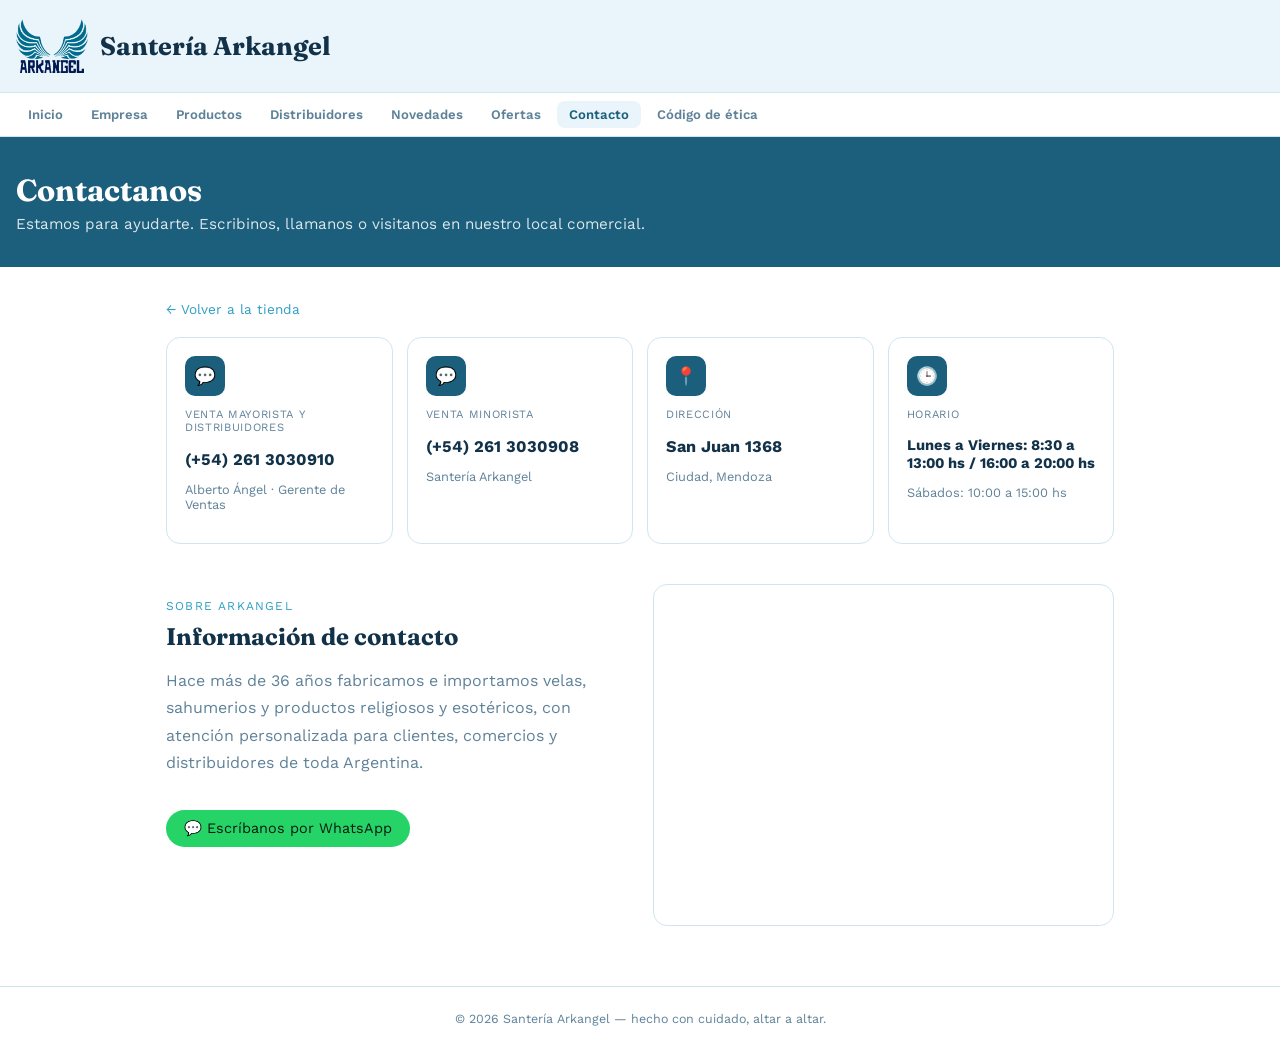
==== contacto.html @ 72f0bd4b "Commit inicial: tienda Santeria Arkangel (PHP + MySQL + JS vanilla) Sitio de e-commerce con catalogo" ====
<!DOCTYPE html>
<html lang="es">
<head>
<meta charset="UTF-8">
<meta name="viewport" content="width=device-width, initial-scale=1.0">
<title>Contacto — Santería Arkangel</title>
<link rel="stylesheet" href="assets/css/style.css">
<style>
  .contact-hero { background: var(--deep); color: #fff; padding: 34px 16px; }
  .contact-hero h2 { margin: 0 0 6px; font-size: 1.9rem; }
  .contact-hero p { margin: 0; opacity: 0.85; font-size: 0.95rem; }
  .contact-wrap { max-width: 980px; margin: 0 auto; padding: 32px 16px 60px; }
  .back-link { display: inline-flex; align-items: center; gap: 6px; font-size: 0.85rem; color: var(--accent); text-decoration: none; margin-bottom: 20px; }

  .contact-cards { display: grid; grid-template-columns: repeat(2, 1fr); gap: 14px; margin-bottom: 40px; }
  @media (min-width: 800px) { .contact-cards { grid-template-columns: repeat(4, 1fr); } }
  .contact-card {
    display: block; text-decoration: none; color: var(--text); border: 1px solid var(--line); border-radius: 14px;
    padding: 18px; background: #fff; transition: transform 0.15s ease, box-shadow 0.15s ease;
  }
  .contact-card:hover { transform: translateY(-2px); box-shadow: 0 8px 20px rgba(18,50,74,0.1); }
  .contact-card .icon-badge {
    width: 40px; height: 40px; border-radius: 10px; background: var(--deep); color: #fff;
    display: flex; align-items: center; justify-content: center; font-size: 1.1rem; margin-bottom: 12px;
  }
  .contact-card .label { font-size: 0.7rem; text-transform: uppercase; letter-spacing: 0.06em; color: var(--muted); margin-bottom: 4px; }
  .contact-card .value { font-weight: 700; font-size: 1.02rem; margin-bottom: 2px; }
  .contact-card .sub { font-size: 0.8rem; color: var(--muted); }

  .about-map-grid { display: grid; grid-template-columns: 1fr; gap: 26px; align-items: start; }
  @media (min-width: 800px) { .about-map-grid { grid-template-columns: 1fr 1fr; } }
  .about-map-grid .eyebrow { text-transform: uppercase; letter-spacing: 0.1em; font-size: 0.75rem; color: var(--accent); margin-bottom: 6px; }
  .about-map-grid h3 { font-size: 1.5rem; margin: 0 0 14px; }
  .about-map-grid p { color: var(--muted); line-height: 1.7; margin-bottom: 20px; }
  .map-embed { border-radius: 14px; overflow: hidden; border: 1px solid var(--line); }
  .map-embed iframe { width: 100%; height: 340px; display: block; border: 0; }
</style>
</head>
<body>

<header class="site-header">
  <a href="index.html" class="brand" style="text-decoration:none;">
    <img id="brand-logo" src="assets/img/logo-arkangel.png" alt="Logo">
    <h1 class="display" id="brand-name">Santería Arkangel</h1>
  </a>
</header>

<nav class="site-nav">
  <a href="index.html">Inicio</a>
  <a href="historia.html">Empresa</a>
  <a href="index.html#product-grid">Productos</a>
  <a href="distribuidores.html">Distribuidores</a>
  <a href="index.html?view=novedades">Novedades</a>
  <a href="index.html?view=ofertas">Ofertas</a>
  <a href="contacto.html" class="active">Contacto</a>
  <a href="etica.html">Código de ética</a>
</nav>

<section class="contact-hero">
  <h2 class="display">Contactanos</h2>
  <p>Estamos para ayudarte. Escribinos, llamanos o visitanos en nuestro local comercial.</p>
</section>

<div class="contact-wrap">
  <a href="index.html" class="back-link">← Volver a la tienda</a>

  <div class="contact-cards">
    <a class="contact-card" href="https://wa.me/2613030910" target="_blank" rel="noreferrer">
      <div class="icon-badge">💬</div>
      <p class="label">Venta Mayorista y Distribuidores</p>
      <p class="value">(+54) 261 3030910</p>
      <p class="sub">Alberto Ángel · Gerente de Ventas</p>
    </a>

    <a class="contact-card" href="https://wa.me/2613030908" target="_blank" rel="noreferrer">
      <div class="icon-badge">💬</div>
      <p class="label">Venta Minorista</p>
      <p class="value">(+54) 261 3030908</p>
      <p class="sub">Santería Arkangel</p>
    </a>

    <a class="contact-card" href="https://maps.app.goo.gl/acjHGiJugxUaM7Ff8" target="_blank" rel="noreferrer">
      <div class="icon-badge">📍</div>
      <p class="label">Dirección</p>
      <p class="value">San Juan 1368</p>
      <p class="sub">Ciudad, Mendoza</p>
    </a>

    <div class="contact-card" style="cursor:default;">
      <div class="icon-badge">🕒</div>
      <p class="label">Horario</p>
      <p class="value" style="font-size:0.92rem;">Lunes a Viernes: 8:30 a 13:00 hs / 16:00 a 20:00 hs</p>
      <p class="sub">Sábados: 10:00 a 15:00 hs</p>
    </div>
  </div>

  <div class="about-map-grid">
    <div>
      <p class="eyebrow">Sobre Arkangel</p>
      <h3 class="display">Información de contacto</h3>
      <p>Hace más de 36 años fabricamos e importamos velas, sahumerios y productos religiosos y esotéricos, con atención personalizada para clientes, comercios y distribuidores de toda Argentina.</p>
      <a href="https://wa.me/2613030908" target="_blank" rel="noreferrer" class="catalog-link" style="background:#25D366; color:#0b1a10;">💬 Escríbanos por WhatsApp</a>
    </div>
    <div class="map-embed">
      <iframe src="https://www.google.com/maps/embed?pb=!1m18!1m12!1m3!1d3350.394034152489!2d-68.83958208961124!3d-32.887748768804684!2m3!1f0!2f0!3f0!3m2!1i1024!2i768!4f13.1!3m3!1m2!1s0x967e0918ef4dc431%3A0x1543973d493a50ff!2sArkangel%20Santeria!5e0!3m2!1ses!2sar!4v1785509112753!5m2!1ses!2sar" loading="lazy" referrerpolicy="strict-origin-when-cross-origin" allowfullscreen></iframe>
    </div>
  </div>
</div>

<footer class="site-footer">
  © <span id="footer-year"></span> <span id="footer-name">Santería Arkangel</span> — hecho con cuidado, altar a altar.
</footer>

<script>
  document.getElementById("footer-year").textContent = new Date().getFullYear();
  fetch("api/settings.php", { credentials: "include" })
    .then(r => r.json())
    .then(s => {
      document.getElementById("brand-name").textContent = s.store_name || "Santería Arkangel";
      document.getElementById("footer-name").textContent = s.store_name || "Santería Arkangel";
      if (s.store_logo) document.getElementById("brand-logo").src = s.store_logo;
    });
</script>
</body>
</html>
---- assets/css/style.css ----
@import url('https://fonts.googleapis.com/css2?family=Fraunces:opsz,wght@9..144,400;9..144,600;9..144,700&family=Work+Sans:wght@400;500;600&display=swap');

:root {
  --bg: #ffffff;
  --bg-alt: #eaf5fb;
  --panel: #f5fafd;
  --line: #cfe6f2;
  --accent: #2f9fc4;
  --accent-soft: #5fb8d9;
  --deep: #1c5f7d;
  --text: #12324a;
  --muted: #5f8299;
  --danger: #c94f4f;
  --on-dark: #ffffff;
}

* { box-sizing: border-box; }
body {
  margin: 0;
  background: var(--bg);
  color: var(--text);
  font-family: 'Work Sans', sans-serif;
}
.display { font-family: 'Fraunces', serif; }
a { color: inherit; }
button { font-family: inherit; cursor: pointer; }
img { display: block; max-width: 100%; }
.hidden { display: none !important; }

/* Header */
header.site-header {
  position: sticky; top: 0; z-index: 30;
  display: flex; align-items: center; justify-content: space-between;
  padding: 10px 16px; background: var(--bg-alt); border-bottom: 1px solid var(--line);
  gap: 12px; flex-wrap: wrap;
}
.brand { display: flex; align-items: center; gap: 12px; }
.brand img { height: 72px; width: 72px; object-fit: contain; }
.brand h1 { font-size: 1.6rem; margin: 0; }
.header-actions { display: flex; align-items: center; gap: 8px; }

/* Barra de navegación secundaria */
.site-nav {
  display: flex; gap: 4px; overflow-x: auto; padding: 8px 16px; background: #fff;
  border-bottom: 1px solid var(--line); scrollbar-width: none;
}
.site-nav::-webkit-scrollbar { display: none; }
.site-nav a {
  white-space: nowrap; font-size: 0.82rem; font-weight: 600; color: var(--muted);
  text-decoration: none; padding: 6px 12px; border-radius: 8px;
}
.site-nav a:hover, .site-nav a.active { color: var(--deep); background: var(--bg-alt); }

.page-size-select {
  padding: 8px 12px; border-radius: 10px; border: 1px solid var(--line); background: var(--panel);
  font-size: 0.85rem; color: var(--text); flex: 0 0 auto; width: auto; max-width: 150px;
}
.load-more-wrap { grid-column: 1/-1; display: flex; justify-content: center; padding: 10px 0 4px; }
.btn-ghost {
  display: flex; align-items: center; gap: 6px; font-size: 0.85rem; padding: 6px 12px;
  border-radius: 999px; border: 1px solid var(--line); background: transparent; color: var(--muted);
}
.btn-cart {
  position: relative; display: flex; align-items: center; gap: 8px; padding: 8px 14px;
  border-radius: 999px; border: none; background: var(--deep); color: var(--on-dark); font-size: 0.9rem;
}
.cart-badge {
  position: absolute; top: -6px; right: -6px; background: var(--accent); color: #fff;
  font-size: 0.7rem; border-radius: 999px; width: 20px; height: 20px; display: flex; align-items: center; justify-content: center;
}

/* Hero */
.hero {
  position: relative; padding: 56px 16px; overflow: hidden; border-bottom: 1px solid var(--line);
  background:
    radial-gradient(ellipse 260px 120px at 12% 20%, rgba(255,255,255,0.9), rgba(255,255,255,0) 70%),
    radial-gradient(ellipse 320px 140px at 85% 15%, rgba(255,255,255,0.85), rgba(255,255,255,0) 70%),
    radial-gradient(ellipse 300px 130px at 70% 75%, rgba(255,255,255,0.7), rgba(255,255,255,0) 70%),
    radial-gradient(ellipse 220px 100px at 20% 85%, rgba(255,255,255,0.6), rgba(255,255,255,0) 70%),
    linear-gradient(180deg, #bfe6f7 0%, #dcf1fa 55%, #ffffff 100%);
}
.hero.has-image { background-size: cover; background-position: center; }
.hero.has-image::before {
  content: ""; position: absolute; inset: 0;
  background: linear-gradient(180deg, rgba(255,255,255,0.35), rgba(255,255,255,0.88));
}
.hero-content { position: relative; max-width: 640px; }
.hero-categories { display: flex; flex-wrap: wrap; gap: 8px; margin-bottom: 14px; position: relative; }
.hero-cat-btn {
  background: #ffffff; color: var(--deep); font-weight: 600; font-size: 0.82rem;
  padding: 7px 16px; border-radius: 999px; border: 1px solid rgba(28,95,125,0.15);
  box-shadow: 0 2px 6px rgba(18,50,74,0.12); letter-spacing: 0.01em;
}
.hero-cat-btn:hover { background: var(--deep); color: #fff; }
.hero-cat-mobile { display: none; position: relative; margin-bottom: 14px; }
.hero-cat-toggle {
  display: flex; align-items: center; gap: 8px; background: #fff; color: var(--deep); font-weight: 600;
  font-size: 0.85rem; padding: 9px 18px; border-radius: 999px; border: 1px solid rgba(28,95,125,0.15);
  box-shadow: 0 2px 6px rgba(18,50,74,0.12);
}
.hero-cat-dropdown {
  display: none; position: absolute; top: calc(100% + 6px); left: 0; z-index: 10;
  background: #fff; border-radius: 14px; box-shadow: 0 8px 24px rgba(18,50,74,0.18);
  padding: 8px; min-width: 220px; flex-direction: column; gap: 4px;
}
.hero-cat-dropdown.open { display: flex; }
.hero-cat-dropdown button {
  text-align: left; background: transparent; border: none; padding: 9px 12px; border-radius: 8px;
  font-size: 0.88rem; color: var(--text); font-weight: 500;
}
.hero-cat-dropdown button:hover { background: var(--bg-alt); }
@media (max-width: 720px) {
  .hero-categories { display: none; }
  .hero-cat-mobile { display: block; }
}
.hero h2 { font-size: 2.2rem; line-height: 1.15; margin: 0 0 10px; position: relative; }
.hero p.sub { color: var(--text); opacity: 0.75; margin: 0; position: relative; }
.cloud { position: absolute; border-radius: 999px; background: #fff; filter: blur(20px); opacity: 0.7; }
.cloud-1 { top: -20px; left: -40px; width: 280px; height: 110px; animation: drift1 40s linear infinite; }
.cloud-2 { top: 40px; right: 0; width: 360px; height: 130px; animation: drift2 55s linear infinite; }
@keyframes drift1 { 0%,100% { transform: translateX(-6%);} 50% { transform: translateX(4%);} }
@keyframes drift2 { 0%,100% { transform: translateX(3%);} 50% { transform: translateX(-5%);} }
@media (prefers-reduced-motion: reduce) { .cloud, .wing-icon { animation: none !important; } }

/* Nosotros */
.about {
  padding: 40px 16px; border-bottom: 1px solid var(--line); background: var(--panel);
}
.about-inner { max-width: 720px; margin: 0 auto; text-align: center; }
.about h3 { margin: 0 0 12px; font-size: 1.6rem; }
.about p { color: var(--muted); line-height: 1.6; white-space: pre-line; text-align: left; }
.catalog-link {
  display: inline-flex; align-items: center; gap: 8px; margin-top: 14px; padding: 10px 18px;
  border-radius: 999px; background: var(--accent); color: #fff; font-size: 0.9rem; text-decoration: none;
}

/* Filtros */
.filters {
  display: flex; flex-direction: column; gap: 10px; padding: 16px; border-bottom: 1px solid var(--line);
}
@media (min-width: 768px) { .filters { flex-direction: row; align-items: center; flex-wrap: wrap; } }
.search-box {
  display: flex; align-items: center; gap: 8px; padding: 8px 12px; border-radius: 10px;
  background: var(--panel); border: 1px solid var(--line);
}
@media (min-width: 768px) { .search-box { flex: 1 1 240px; min-width: 200px; max-width: 340px; } }
.search-box input { border: none; background: transparent; outline: none; font-size: 0.9rem; width: 100%; color: var(--text); }
.category-scroll { display: flex; gap: 8px; overflow-x: auto; padding-bottom: 4px; }
@media (min-width: 768px) { .category-scroll { flex: 1 1 auto; min-width: 0; } }
.chip {
  white-space: nowrap; font-size: 0.82rem; padding: 6px 14px; border-radius: 999px;
  border: 1px solid var(--line); background: transparent; color: var(--muted);
}
.chip.active { background: var(--accent); color: #fff; border-color: var(--accent); }

/* Grid de productos */
.grid {
  display: grid; grid-template-columns: repeat(2, 1fr); gap: 16px; padding: 24px 16px;
}
@media (min-width: 640px) { .grid { grid-template-columns: repeat(3, 1fr); } }
@media (min-width: 1024px) { .grid { grid-template-columns: repeat(4, 1fr); } }
.card {
  text-align: left; border-radius: 14px; overflow: hidden; border: 1px solid var(--line);
  background: var(--panel); transition: transform .15s ease; position: relative;
}
.card:hover { transform: translateY(-2px); }
.card .thumb { width: 100%; aspect-ratio: 1/1; background: var(--bg-alt); display: flex; align-items: center; justify-content: center; overflow: hidden; }
.card .thumb img { width: 100%; height: 100%; object-fit: cover; }
.card .body { padding: 10px 12px; }
.card .cat { font-size: 0.7rem; text-transform: uppercase; letter-spacing: 0.05em; color: var(--accent); margin-bottom: 4px; }
.card h3 { margin: 0; font-size: 0.95rem; line-height: 1.3; }
.card .price { margin-top: 4px; font-size: 0.85rem; color: var(--muted); }
.card .price .old { text-decoration: line-through; margin-right: 6px; opacity: 0.7; }
.badge {
  position: absolute; top: 8px; left: 8px; font-size: 0.65rem; text-transform: uppercase;
  padding: 3px 8px; border-radius: 999px; color: #fff; letter-spacing: 0.04em;
}
.badge.new { background: var(--deep); }
.badge.offer { background: var(--danger); }
.badge + .badge { top: 32px; }

/* Overlays / modales */
.overlay {
  position: fixed; inset: 0; z-index: 40; background: rgba(10,20,30,0.55);
  display: flex; align-items: flex-start; justify-content: center; padding: 12px; overflow-y: auto;
}
.modal {
  width: 100%; max-width: 520px; margin: 24px 0; border-radius: 16px; background: #fff;
  border: 1px solid var(--line); position: relative; max-height: 90vh; overflow-y: auto;
}
.modal .close-btn { position: absolute; top: 12px; right: 12px; background: none; border: none; color: var(--muted); }
.modal .content { padding: 22px; }

.drawer-overlay { position: fixed; inset: 0; z-index: 40; background: rgba(10,20,30,0.55); display: flex; justify-content: flex-end; }
.drawer { width: 100%; max-width: 380px; background: #fff; border-left: 1px solid var(--line); display: flex; flex-direction: column; height: 100%; }
.drawer-header { display: flex; align-items: center; justify-content: space-between; padding: 16px 20px; border-bottom: 1px solid var(--line); }
.drawer-body { flex: 1; overflow-y: auto; padding: 12px 20px; }
.drawer-footer { padding: 16px 20px; border-top: 1px solid var(--line); }

/* Formularios */
label.field-label { display: block; font-size: 0.72rem; text-transform: uppercase; letter-spacing: 0.05em; color: var(--muted); margin-bottom: 4px; }
input[type=text], input[type=email], input[type=password], input[type=number], input[type=tel], textarea, select {
  width: 100%; padding: 9px 12px; border-radius: 10px; border: 1px solid var(--line); background: var(--panel);
  font-size: 0.9rem; color: var(--text); outline: none;
}
textarea { resize: vertical; }
.field { margin-bottom: 12px; }
.btn-primary {
  width: 100%; padding: 12px; border-radius: 10px; border: none; background: var(--deep); color: #fff; font-weight: 500; font-size: 0.95rem;
}
.btn-primary:disabled { background: var(--line); color: var(--muted); }
.btn-secondary {
  padding: 8px 14px; border-radius: 10px; border: 1px solid var(--line); background: transparent; color: var(--accent); font-size: 0.85rem;
}
.btn-danger { background: none; border: none; color: var(--danger); }
.qty-control { display: flex; align-items: center; gap: 10px; }
.qty-btn { width: 30px; height: 30px; border-radius: 999px; border: 1px solid var(--line); background: #fff; }
.error-text { color: var(--danger); font-size: 0.78rem; margin: 4px 0; }
.toast {
  position: fixed; bottom: 16px; left: 16px; right: 16px; z-index: 50; background: var(--danger); color: #fff;
  padding: 12px 16px; border-radius: 10px; font-size: 0.85rem; max-width: 380px; margin: 0 auto;
}

/* WhatsApp flotante */
.wa-float {
  position: fixed; bottom: 20px; right: 20px; z-index: 35; background: #25D366; color: #0b1a10;
  width: 56px; height: 56px; border-radius: 999px; display: flex; align-items: center; justify-content: center;
  box-shadow: 0 6px 16px rgba(0,0,0,0.2); text-decoration: none; font-size: 1.5rem;
}

/* Botón de administrar: flotante abajo a la derecha, temporal hasta tener otro acceso */
.admin-float {
  position: fixed; bottom: 88px; right: 20px; z-index: 35; background: #ffffff; color: var(--deep);
  width: 48px; height: 48px; border-radius: 999px; display: flex; align-items: center; justify-content: center;
  box-shadow: 0 6px 16px rgba(0,0,0,0.18); border: 1px solid var(--line); font-size: 1.2rem; cursor: pointer;
}

/* Tabs simples */
.tabs { display: flex; gap: 8px; margin-bottom: 16px; flex-wrap: wrap; }
.tab-btn { padding: 6px 14px; border-radius: 999px; border: 1px solid var(--line); background: transparent; color: var(--text); font-size: 0.85rem; }
.tab-btn.active { background: var(--accent); color: #fff; border-color: var(--accent); }

/* Listas admin */
.admin-row {
  display: flex; align-items: center; gap: 10px; padding: 10px; border-radius: 10px; background: var(--panel);
  border: 1px solid var(--line); margin-bottom: 8px; font-size: 0.88rem;
}
.admin-row .thumb-sm { width: 40px; height: 40px; border-radius: 8px; overflow: hidden; background: var(--bg-alt); flex-shrink: 0; display: flex; align-items: center; justify-content: center; }
.admin-row .grow { flex: 1; min-width: 0; }
.admin-row .grow p { margin: 0; }
.admin-row .grow .muted { color: var(--muted); font-size: 0.75rem; }

.variant-group-box { padding: 10px; border-radius: 10px; background: var(--panel); border: 1px solid var(--line); margin-bottom: 12px; }
.variant-option-row { display: flex; align-items: center; gap: 8px; margin-bottom: 8px; padding-left: 8px; }
.upload-preview { width: 60px; height: 60px; border-radius: 10px; overflow: hidden; background: var(--bg-alt); border: 1px solid var(--line); display: flex; align-items: center; justify-content: center; flex-shrink: 0; }
.upload-preview.sm { width: 36px; height: 36px; }

footer.site-footer { padding: 24px 16px; text-align: center; font-size: 0.78rem; color: var(--muted); border-top: 1px solid var(--line); }

.order-card { border: 1px solid var(--line); border-radius: 10px; padding: 12px; margin-bottom: 10px; background: var(--panel); font-size: 0.85rem; }
.order-card .status { display: inline-block; padding: 2px 10px; border-radius: 999px; background: var(--accent); color: #fff; font-size: 0.72rem; margin-bottom: 6px; }
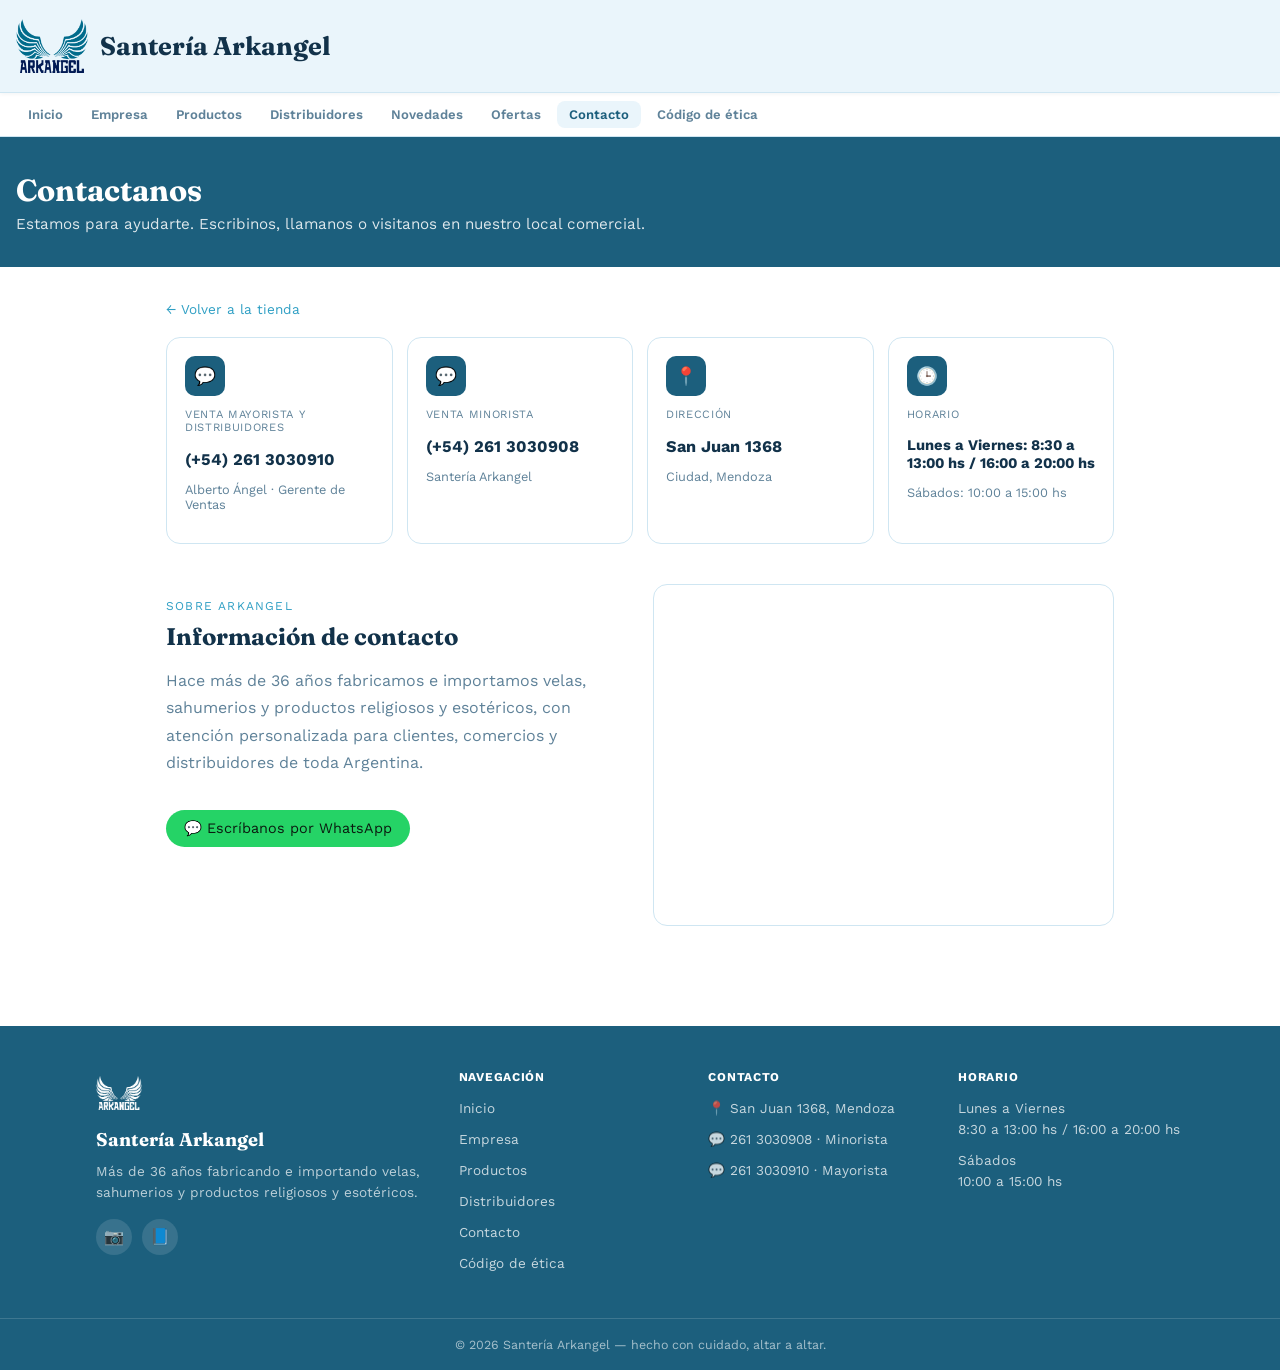
==== commit 52a9f309: "Agrega un footer completo en las 5 paginas del sitio Reemplaza la linea de copyright sola por un foo" ====
--- a/contacto.html
+++ b/contacto.html
@@ -108,7 +108,40 @@
 </div>
 
 <footer class="site-footer">
-  © <span id="footer-year"></span> <span id="footer-name">Santería Arkangel</span> — hecho con cuidado, altar a altar.
+  <div class="footer-inner">
+    <div class="footer-col footer-brand">
+      <img id="footer-logo" src="assets/img/logo-arkangel.png" alt="Logo">
+      <h3 class="display" id="footer-brand-name">Santería Arkangel</h3>
+      <p>Más de 36 años fabricando e importando velas, sahumerios y productos religiosos y esotéricos.</p>
+      <div class="footer-social">
+        <a href="https://instagram.com/santeria_arkangel" target="_blank" rel="noreferrer" aria-label="Instagram">📷</a>
+        <a href="https://facebook.com/santeriaarkangel" target="_blank" rel="noreferrer" aria-label="Facebook">📘</a>
+      </div>
+    </div>
+    <div class="footer-col">
+      <h4>Navegación</h4>
+      <a href="index.html">Inicio</a>
+      <a href="historia.html">Empresa</a>
+      <a href="index.html#product-grid">Productos</a>
+      <a href="distribuidores.html">Distribuidores</a>
+      <a href="contacto.html">Contacto</a>
+      <a href="etica.html">Código de ética</a>
+    </div>
+    <div class="footer-col">
+      <h4>Contacto</h4>
+      <a href="https://maps.app.goo.gl/acjHGiJugxUaM7Ff8" target="_blank" rel="noreferrer">📍 San Juan 1368, Mendoza</a>
+      <a href="https://wa.me/2613030908" target="_blank" rel="noreferrer">💬 261 3030908 · Minorista</a>
+      <a href="https://wa.me/2613030910" target="_blank" rel="noreferrer">💬 261 3030910 · Mayorista</a>
+    </div>
+    <div class="footer-col">
+      <h4>Horario</h4>
+      <p>Lunes a Viernes<br>8:30 a 13:00 hs / 16:00 a 20:00 hs</p>
+      <p>Sábados<br>10:00 a 15:00 hs</p>
+    </div>
+  </div>
+  <div class="footer-bottom">
+    © <span id="footer-year"></span> <span id="footer-name">Santería Arkangel</span> — hecho con cuidado, altar a altar.
+  </div>
 </footer>
 
 <script>
@@ -118,7 +151,11 @@
     .then(s => {
       document.getElementById("brand-name").textContent = s.store_name || "Santería Arkangel";
       document.getElementById("footer-name").textContent = s.store_name || "Santería Arkangel";
-      if (s.store_logo) document.getElementById("brand-logo").src = s.store_logo;
+      document.getElementById("footer-brand-name").textContent = s.store_name || "Santería Arkangel";
+      if (s.store_logo) {
+        document.getElementById("brand-logo").src = s.store_logo;
+        document.getElementById("footer-logo").src = s.store_logo;
+      }
     });
 </script>
 </body>
--- a/assets/css/style.css
+++ b/assets/css/style.css
@@ -26,13 +26,16 @@
 button { font-family: inherit; cursor: pointer; }
 img { display: block; max-width: 100%; }
 .hidden { display: none !important; }
+button:focus-visible, a:focus-visible {
+  outline: 2px solid var(--accent); outline-offset: 2px; border-radius: 4px;
+}
 
 /* Header */
 header.site-header {
   position: sticky; top: 0; z-index: 30;
   display: flex; align-items: center; justify-content: space-between;
   padding: 10px 16px; background: var(--bg-alt); border-bottom: 1px solid var(--line);
-  gap: 12px; flex-wrap: wrap;
+  gap: 12px; flex-wrap: wrap; box-shadow: 0 1px 4px rgba(18,50,74,0.06);
 }
 .brand { display: flex; align-items: center; gap: 12px; }
 .brand img { height: 72px; width: 72px; object-fit: contain; }
@@ -48,6 +51,7 @@
 .site-nav a {
   white-space: nowrap; font-size: 0.82rem; font-weight: 600; color: var(--muted);
   text-decoration: none; padding: 6px 12px; border-radius: 8px;
+  transition: background-color .15s ease, color .15s ease;
 }
 .site-nav a:hover, .site-nav a.active { color: var(--deep); background: var(--bg-alt); }
 
@@ -59,11 +63,15 @@
 .btn-ghost {
   display: flex; align-items: center; gap: 6px; font-size: 0.85rem; padding: 6px 12px;
   border-radius: 999px; border: 1px solid var(--line); background: transparent; color: var(--muted);
-}
+  transition: background-color .15s ease, border-color .15s ease, color .15s ease;
+}
+.btn-ghost:hover { background: var(--bg-alt); border-color: var(--accent); color: var(--deep); }
 .btn-cart {
   position: relative; display: flex; align-items: center; gap: 8px; padding: 8px 14px;
   border-radius: 999px; border: none; background: var(--deep); color: var(--on-dark); font-size: 0.9rem;
-}
+  transition: background-color .15s ease;
+}
+.btn-cart:hover { background: var(--accent-soft); }
 .cart-badge {
   position: absolute; top: -6px; right: -6px; background: var(--accent); color: #fff;
   font-size: 0.7rem; border-radius: 999px; width: 20px; height: 20px; display: flex; align-items: center; justify-content: center;
@@ -71,7 +79,8 @@
 
 /* Hero */
 .hero {
-  position: relative; padding: 56px 16px; overflow: hidden; border-bottom: 1px solid var(--line);
+  position: relative; padding: 40px 16px 0; overflow: hidden; border-bottom: 1px solid var(--line);
+  display: flex; flex-direction: column; justify-content: space-between; min-height: 480px;
   background:
     radial-gradient(ellipse 260px 120px at 12% 20%, rgba(255,255,255,0.9), rgba(255,255,255,0) 70%),
     radial-gradient(ellipse 320px 140px at 85% 15%, rgba(255,255,255,0.85), rgba(255,255,255,0) 70%),
@@ -79,48 +88,81 @@
     radial-gradient(ellipse 220px 100px at 20% 85%, rgba(255,255,255,0.6), rgba(255,255,255,0) 70%),
     linear-gradient(180deg, #bfe6f7 0%, #dcf1fa 55%, #ffffff 100%);
 }
-.hero.has-image { background-size: cover; background-position: center; }
+@media (min-width: 768px) { .hero { min-height: 640px; } }
+.hero.has-image { background-size: cover; background-position: center top; }
 .hero.has-image::before {
   content: ""; position: absolute; inset: 0;
-  background: linear-gradient(180deg, rgba(255,255,255,0.35), rgba(255,255,255,0.88));
+  background: linear-gradient(100deg, rgba(255,255,255,0.6) 0%, rgba(255,255,255,0.2) 50%, rgba(255,255,255,0) 72%);
 }
 .hero-content { position: relative; max-width: 640px; }
 .hero-categories { display: flex; flex-wrap: wrap; gap: 8px; margin-bottom: 14px; position: relative; }
 .hero-cat-btn {
-  background: #ffffff; color: var(--deep); font-weight: 600; font-size: 0.82rem;
-  padding: 7px 16px; border-radius: 999px; border: 1px solid rgba(28,95,125,0.15);
-  box-shadow: 0 2px 6px rgba(18,50,74,0.12); letter-spacing: 0.01em;
-}
-.hero-cat-btn:hover { background: var(--deep); color: #fff; }
+  background: rgba(255,255,255,0.75); color: var(--deep); font-weight: 600; font-size: 0.82rem;
+  padding: 7px 16px; border-radius: 999px; border: 1px solid rgba(255,255,255,0.6);
+  box-shadow: 0 2px 6px rgba(18,50,74,0.12); letter-spacing: 0.01em; backdrop-filter: blur(4px); -webkit-backdrop-filter: blur(4px);
+  transition: background-color .15s ease, color .15s ease, box-shadow .15s ease;
+}
+.hero-cat-btn:hover { background: var(--deep); color: #fff; box-shadow: 0 4px 12px rgba(18,50,74,0.2); }
 .hero-cat-mobile { display: none; position: relative; margin-bottom: 14px; }
 .hero-cat-toggle {
-  display: flex; align-items: center; gap: 8px; background: #fff; color: var(--deep); font-weight: 600;
-  font-size: 0.85rem; padding: 9px 18px; border-radius: 999px; border: 1px solid rgba(28,95,125,0.15);
-  box-shadow: 0 2px 6px rgba(18,50,74,0.12);
-}
+  display: flex; align-items: center; gap: 8px; background: rgba(255,255,255,0.85); color: var(--deep); font-weight: 600;
+  font-size: 0.85rem; padding: 9px 18px; border-radius: 999px; border: 1px solid rgba(255,255,255,0.6);
+  box-shadow: 0 2px 6px rgba(18,50,74,0.12); backdrop-filter: blur(4px); -webkit-backdrop-filter: blur(4px); transition: box-shadow .15s ease;
+}
+.hero-cat-toggle:hover { box-shadow: 0 4px 12px rgba(18,50,74,0.2); }
 .hero-cat-dropdown {
   display: none; position: absolute; top: calc(100% + 6px); left: 0; z-index: 10;
   background: #fff; border-radius: 14px; box-shadow: 0 8px 24px rgba(18,50,74,0.18);
   padding: 8px; min-width: 220px; flex-direction: column; gap: 4px;
 }
-.hero-cat-dropdown.open { display: flex; }
+.hero-cat-dropdown.open { display: flex; animation: dropdownFadeIn .12s ease; }
 .hero-cat-dropdown button {
   text-align: left; background: transparent; border: none; padding: 9px 12px; border-radius: 8px;
-  font-size: 0.88rem; color: var(--text); font-weight: 500;
+  font-size: 0.88rem; color: var(--text); font-weight: 500; transition: background-color .15s ease;
 }
 .hero-cat-dropdown button:hover { background: var(--bg-alt); }
 @media (max-width: 720px) {
   .hero-categories { display: none; }
   .hero-cat-mobile { display: block; }
 }
-.hero h2 { font-size: 2.2rem; line-height: 1.15; margin: 0 0 10px; position: relative; }
-.hero p.sub { color: var(--text); opacity: 0.75; margin: 0; position: relative; }
+.hero h2 { font-size: 2.2rem; line-height: 1.15; margin: 0; position: relative; }
+@media (min-width: 768px) { .hero h2 { font-size: 3.1rem; } }
+.hero-divider { display: flex; align-items: center; gap: 10px; max-width: 220px; margin: 14px 0; color: var(--accent); font-size: 0.85rem; position: relative; }
+.hero-divider span { flex: 1; height: 1px; background: rgba(28,95,125,0.3); }
+.hero p.sub { color: var(--text); opacity: 0.75; margin: 0 0 20px; position: relative; }
+.hero-cta {
+  align-self: flex-start;
+  display: inline-flex; align-items: center; gap: 8px; padding: 12px 26px; border-radius: 999px;
+  background: var(--accent-soft); color: #fff; font-weight: 600; font-size: 0.9rem; letter-spacing: 0.02em;
+  text-decoration: none; position: relative; box-shadow: 0 8px 20px rgba(18,50,74,0.18);
+  transition: background-color .15s ease, box-shadow .15s ease, transform .1s ease;
+}
+.hero-cta:hover { background: var(--accent); box-shadow: 0 10px 24px rgba(18,50,74,0.25); transform: translateY(-1px); }
+.hero-contact-bar {
+  position: relative; z-index: 2; margin: 32px -16px 0;
+  display: flex; flex-wrap: wrap; justify-content: center; align-items: center; gap: 10px 26px;
+  padding: 14px 16px; background: rgba(255,255,255,0.6); backdrop-filter: blur(6px); -webkit-backdrop-filter: blur(6px);
+  border-top: 1px solid rgba(255,255,255,0.6);
+}
+.hero-contact-item {
+  display: flex; align-items: center; gap: 7px; text-decoration: none; color: var(--text);
+  font-weight: 600; font-size: 0.8rem; transition: color .15s ease;
+}
+.hero-contact-item small { display: block; font-weight: 500; color: var(--muted); font-size: 0.68rem; text-transform: uppercase; letter-spacing: 0.03em; }
+.hero-contact-item:hover { color: var(--accent); }
 .cloud { position: absolute; border-radius: 999px; background: #fff; filter: blur(20px); opacity: 0.7; }
 .cloud-1 { top: -20px; left: -40px; width: 280px; height: 110px; animation: drift1 40s linear infinite; }
 .cloud-2 { top: 40px; right: 0; width: 360px; height: 130px; animation: drift2 55s linear infinite; }
 @keyframes drift1 { 0%,100% { transform: translateX(-6%);} 50% { transform: translateX(4%);} }
 @keyframes drift2 { 0%,100% { transform: translateX(3%);} 50% { transform: translateX(-5%);} }
-@media (prefers-reduced-motion: reduce) { .cloud, .wing-icon { animation: none !important; } }
+@keyframes dropdownFadeIn { from { opacity: 0; transform: translateY(-4px); } to { opacity: 1; transform: translateY(0); } }
+@keyframes overlayFadeIn { from { opacity: 0; } to { opacity: 1; } }
+@keyframes modalSlideUp { from { opacity: 0; transform: translateY(12px); } to { opacity: 1; transform: translateY(0); } }
+@keyframes drawerSlideIn { from { transform: translateX(100%); } to { transform: translateX(0); } }
+@keyframes toastSlideUp { from { opacity: 0; transform: translateY(8px); } to { opacity: 1; transform: translateY(0); } }
+@media (prefers-reduced-motion: reduce) {
+  .cloud, .wing-icon, .overlay, .modal, .drawer-overlay, .drawer, .toast, .hero-cat-dropdown.open { animation: none !important; }
+}
 
 /* Nosotros */
 .about {
@@ -132,7 +174,9 @@
 .catalog-link {
   display: inline-flex; align-items: center; gap: 8px; margin-top: 14px; padding: 10px 18px;
   border-radius: 999px; background: var(--accent); color: #fff; font-size: 0.9rem; text-decoration: none;
-}
+  transition: background-color .15s ease, box-shadow .15s ease;
+}
+.catalog-link:hover { background: var(--accent-soft); box-shadow: 0 4px 12px rgba(18,50,74,0.18); }
 
 /* Filtros */
 .filters {
@@ -141,8 +185,9 @@
 @media (min-width: 768px) { .filters { flex-direction: row; align-items: center; flex-wrap: wrap; } }
 .search-box {
   display: flex; align-items: center; gap: 8px; padding: 8px 12px; border-radius: 10px;
-  background: var(--panel); border: 1px solid var(--line);
-}
+  background: var(--panel); border: 1px solid var(--line); transition: border-color .15s ease, box-shadow .15s ease;
+}
+.search-box:focus-within { border-color: var(--accent); box-shadow: 0 0 0 3px rgba(47,159,196,0.15); }
 @media (min-width: 768px) { .search-box { flex: 1 1 240px; min-width: 200px; max-width: 340px; } }
 .search-box input { border: none; background: transparent; outline: none; font-size: 0.9rem; width: 100%; color: var(--text); }
 .category-scroll { display: flex; gap: 8px; overflow-x: auto; padding-bottom: 4px; }
@@ -150,7 +195,9 @@
 .chip {
   white-space: nowrap; font-size: 0.82rem; padding: 6px 14px; border-radius: 999px;
   border: 1px solid var(--line); background: transparent; color: var(--muted);
-}
+  transition: background-color .15s ease, border-color .15s ease, color .15s ease;
+}
+.chip:hover:not(.active) { border-color: var(--accent); color: var(--accent); }
 .chip.active { background: var(--accent); color: #fff; border-color: var(--accent); }
 
 /* Grid de productos */
@@ -161,9 +208,9 @@
 @media (min-width: 1024px) { .grid { grid-template-columns: repeat(4, 1fr); } }
 .card {
   text-align: left; border-radius: 14px; overflow: hidden; border: 1px solid var(--line);
-  background: var(--panel); transition: transform .15s ease; position: relative;
-}
-.card:hover { transform: translateY(-2px); }
+  background: var(--panel); transition: transform .15s ease, box-shadow .15s ease; position: relative;
+}
+.card:hover { transform: translateY(-2px); box-shadow: 0 8px 20px rgba(18,50,74,0.12); }
 .card .thumb { width: 100%; aspect-ratio: 1/1; background: var(--bg-alt); display: flex; align-items: center; justify-content: center; overflow: hidden; }
 .card .thumb img { width: 100%; height: 100%; object-fit: cover; }
 .card .body { padding: 10px 12px; }
@@ -174,6 +221,7 @@
 .badge {
   position: absolute; top: 8px; left: 8px; font-size: 0.65rem; text-transform: uppercase;
   padding: 3px 8px; border-radius: 999px; color: #fff; letter-spacing: 0.04em;
+  box-shadow: 0 2px 6px rgba(18,50,74,0.15);
 }
 .badge.new { background: var(--deep); }
 .badge.offer { background: var(--danger); }
@@ -183,16 +231,28 @@
 .overlay {
   position: fixed; inset: 0; z-index: 40; background: rgba(10,20,30,0.55);
   display: flex; align-items: flex-start; justify-content: center; padding: 12px; overflow-y: auto;
+  animation: overlayFadeIn .15s ease;
 }
 .modal {
   width: 100%; max-width: 520px; margin: 24px 0; border-radius: 16px; background: #fff;
   border: 1px solid var(--line); position: relative; max-height: 90vh; overflow-y: auto;
-}
-.modal .close-btn { position: absolute; top: 12px; right: 12px; background: none; border: none; color: var(--muted); }
+  animation: modalSlideUp .2s ease;
+}
+.modal .close-btn {
+  position: absolute; top: 12px; right: 12px; background: none; border: none; color: var(--muted);
+  border-radius: 999px; padding: 6px; line-height: 1; transition: background-color .15s ease, color .15s ease;
+}
+.modal .close-btn:hover { background: var(--bg-alt); color: var(--text); }
 .modal .content { padding: 22px; }
 
-.drawer-overlay { position: fixed; inset: 0; z-index: 40; background: rgba(10,20,30,0.55); display: flex; justify-content: flex-end; }
-.drawer { width: 100%; max-width: 380px; background: #fff; border-left: 1px solid var(--line); display: flex; flex-direction: column; height: 100%; }
+.drawer-overlay {
+  position: fixed; inset: 0; z-index: 40; background: rgba(10,20,30,0.55); display: flex; justify-content: flex-end;
+  animation: overlayFadeIn .15s ease;
+}
+.drawer {
+  width: 100%; max-width: 380px; background: #fff; border-left: 1px solid var(--line); display: flex; flex-direction: column; height: 100%;
+  animation: drawerSlideIn .2s ease;
+}
 .drawer-header { display: flex; align-items: center; justify-content: space-between; padding: 16px 20px; border-bottom: 1px solid var(--line); }
 .drawer-body { flex: 1; overflow-y: auto; padding: 12px 20px; }
 .drawer-footer { padding: 16px 20px; border-top: 1px solid var(--line); }
@@ -201,24 +261,49 @@
 label.field-label { display: block; font-size: 0.72rem; text-transform: uppercase; letter-spacing: 0.05em; color: var(--muted); margin-bottom: 4px; }
 input[type=text], input[type=email], input[type=password], input[type=number], input[type=tel], textarea, select {
   width: 100%; padding: 9px 12px; border-radius: 10px; border: 1px solid var(--line); background: var(--panel);
-  font-size: 0.9rem; color: var(--text); outline: none;
+  font-size: 0.9rem; color: var(--text); outline: none; transition: border-color .15s ease, box-shadow .15s ease;
+}
+input[type=text]:focus, input[type=email]:focus, input[type=password]:focus, input[type=number]:focus,
+input[type=tel]:focus, textarea:focus, select:focus {
+  border-color: var(--accent); box-shadow: 0 0 0 3px rgba(47,159,196,0.15);
 }
 textarea { resize: vertical; }
 .field { margin-bottom: 12px; }
+.pw-wrap { position: relative; }
+.pw-wrap input[type=password], .pw-wrap input[type=text] { padding-right: 38px; }
+.pw-toggle {
+  position: absolute; right: 4px; top: 50%; transform: translateY(-50%);
+  width: 30px; height: 30px; border: none; background: none; cursor: pointer;
+  font-size: 0.95rem; color: var(--muted); display: flex; align-items: center; justify-content: center;
+  border-radius: 999px; transition: background-color .15s ease, color .15s ease;
+}
+.pw-toggle:hover { background: var(--bg-alt); color: var(--text); }
 .btn-primary {
   width: 100%; padding: 12px; border-radius: 10px; border: none; background: var(--deep); color: #fff; font-weight: 500; font-size: 0.95rem;
-}
+  transition: background-color .15s ease, transform .1s ease;
+}
+.btn-primary:hover:not(:disabled) { background: var(--accent-soft); }
+.btn-primary:active:not(:disabled) { transform: scale(0.98); }
 .btn-primary:disabled { background: var(--line); color: var(--muted); }
 .btn-secondary {
   padding: 8px 14px; border-radius: 10px; border: 1px solid var(--line); background: transparent; color: var(--accent); font-size: 0.85rem;
-}
-.btn-danger { background: none; border: none; color: var(--danger); }
+  transition: background-color .15s ease, border-color .15s ease, transform .1s ease;
+}
+.btn-secondary:hover { background: var(--bg-alt); border-color: var(--accent); }
+.btn-secondary:active { transform: scale(0.98); }
+.btn-danger { background: none; border: none; color: var(--danger); transition: opacity .15s ease; }
+.btn-danger:hover { opacity: 0.65; }
 .qty-control { display: flex; align-items: center; gap: 10px; }
-.qty-btn { width: 30px; height: 30px; border-radius: 999px; border: 1px solid var(--line); background: #fff; }
+.qty-btn {
+  width: 30px; height: 30px; border-radius: 999px; border: 1px solid var(--line); background: #fff;
+  transition: background-color .15s ease;
+}
+.qty-btn:hover:not(:disabled) { background: var(--bg-alt); }
 .error-text { color: var(--danger); font-size: 0.78rem; margin: 4px 0; }
 .toast {
   position: fixed; bottom: 16px; left: 16px; right: 16px; z-index: 50; background: var(--danger); color: #fff;
   padding: 12px 16px; border-radius: 10px; font-size: 0.85rem; max-width: 380px; margin: 0 auto;
+  animation: toastSlideUp .2s ease;
 }
 
 /* WhatsApp flotante */
@@ -226,18 +311,26 @@
   position: fixed; bottom: 20px; right: 20px; z-index: 35; background: #25D366; color: #0b1a10;
   width: 56px; height: 56px; border-radius: 999px; display: flex; align-items: center; justify-content: center;
   box-shadow: 0 6px 16px rgba(0,0,0,0.2); text-decoration: none; font-size: 1.5rem;
-}
+  transition: transform .15s ease, box-shadow .15s ease;
+}
+.wa-float:hover { transform: scale(1.06); box-shadow: 0 8px 20px rgba(0,0,0,0.25); }
 
 /* Botón de administrar: flotante abajo a la derecha, temporal hasta tener otro acceso */
 .admin-float {
   position: fixed; bottom: 88px; right: 20px; z-index: 35; background: #ffffff; color: var(--deep);
   width: 48px; height: 48px; border-radius: 999px; display: flex; align-items: center; justify-content: center;
   box-shadow: 0 6px 16px rgba(0,0,0,0.18); border: 1px solid var(--line); font-size: 1.2rem; cursor: pointer;
-}
+  transition: transform .15s ease, box-shadow .15s ease;
+}
+.admin-float:hover { transform: scale(1.06); box-shadow: 0 8px 20px rgba(18,50,74,0.24); }
 
 /* Tabs simples */
 .tabs { display: flex; gap: 8px; margin-bottom: 16px; flex-wrap: wrap; }
-.tab-btn { padding: 6px 14px; border-radius: 999px; border: 1px solid var(--line); background: transparent; color: var(--text); font-size: 0.85rem; }
+.tab-btn {
+  padding: 6px 14px; border-radius: 999px; border: 1px solid var(--line); background: transparent; color: var(--text); font-size: 0.85rem;
+  transition: background-color .15s ease, border-color .15s ease;
+}
+.tab-btn:hover:not(.active) { background: var(--bg-alt); }
 .tab-btn.active { background: var(--accent); color: #fff; border-color: var(--accent); }
 
 /* Listas admin */
@@ -255,7 +348,32 @@
 .upload-preview { width: 60px; height: 60px; border-radius: 10px; overflow: hidden; background: var(--bg-alt); border: 1px solid var(--line); display: flex; align-items: center; justify-content: center; flex-shrink: 0; }
 .upload-preview.sm { width: 36px; height: 36px; }
 
-footer.site-footer { padding: 24px 16px; text-align: center; font-size: 0.78rem; color: var(--muted); border-top: 1px solid var(--line); }
+footer.site-footer { background: var(--deep); color: rgba(255,255,255,0.82); margin-top: 40px; }
+.footer-inner {
+  max-width: 1120px; margin: 0 auto; padding: 44px 16px 8px;
+  display: grid; grid-template-columns: 1fr; gap: 30px;
+}
+@media (min-width: 720px) { .footer-inner { grid-template-columns: 1.5fr 1fr 1fr 1fr; gap: 24px; } }
+.footer-col h4 { color: #fff; font-size: 0.75rem; text-transform: uppercase; letter-spacing: 0.06em; margin: 0 0 14px; }
+.footer-col a, .footer-col p {
+  display: block; color: rgba(255,255,255,0.75); text-decoration: none; font-size: 0.85rem;
+  margin: 0 0 10px; line-height: 1.55; transition: color .15s ease;
+}
+.footer-col a:hover { color: #fff; }
+.footer-brand img { height: 46px; width: 46px; object-fit: contain; margin-bottom: 12px; filter: brightness(0) invert(1); }
+.footer-brand h3 { color: #fff; font-size: 1.15rem; margin: 0 0 10px; }
+.footer-brand p { color: rgba(255,255,255,0.7); margin-bottom: 16px; }
+.footer-social { display: flex; gap: 10px; }
+.footer-social a {
+  width: 36px; height: 36px; border-radius: 999px; background: rgba(255,255,255,0.12);
+  display: flex; align-items: center; justify-content: center; font-size: 1rem; margin: 0;
+  transition: background-color .15s ease;
+}
+.footer-social a:hover { background: rgba(255,255,255,0.25); }
+.footer-bottom {
+  margin-top: 26px; border-top: 1px solid rgba(255,255,255,0.15); padding: 18px 16px;
+  text-align: center; font-size: 0.78rem; color: rgba(255,255,255,0.6);
+}
 
 .order-card { border: 1px solid var(--line); border-radius: 10px; padding: 12px; margin-bottom: 10px; background: var(--panel); font-size: 0.85rem; }
 .order-card .status { display: inline-block; padding: 2px 10px; border-radius: 999px; background: var(--accent); color: #fff; font-size: 0.72rem; margin-bottom: 6px; }
